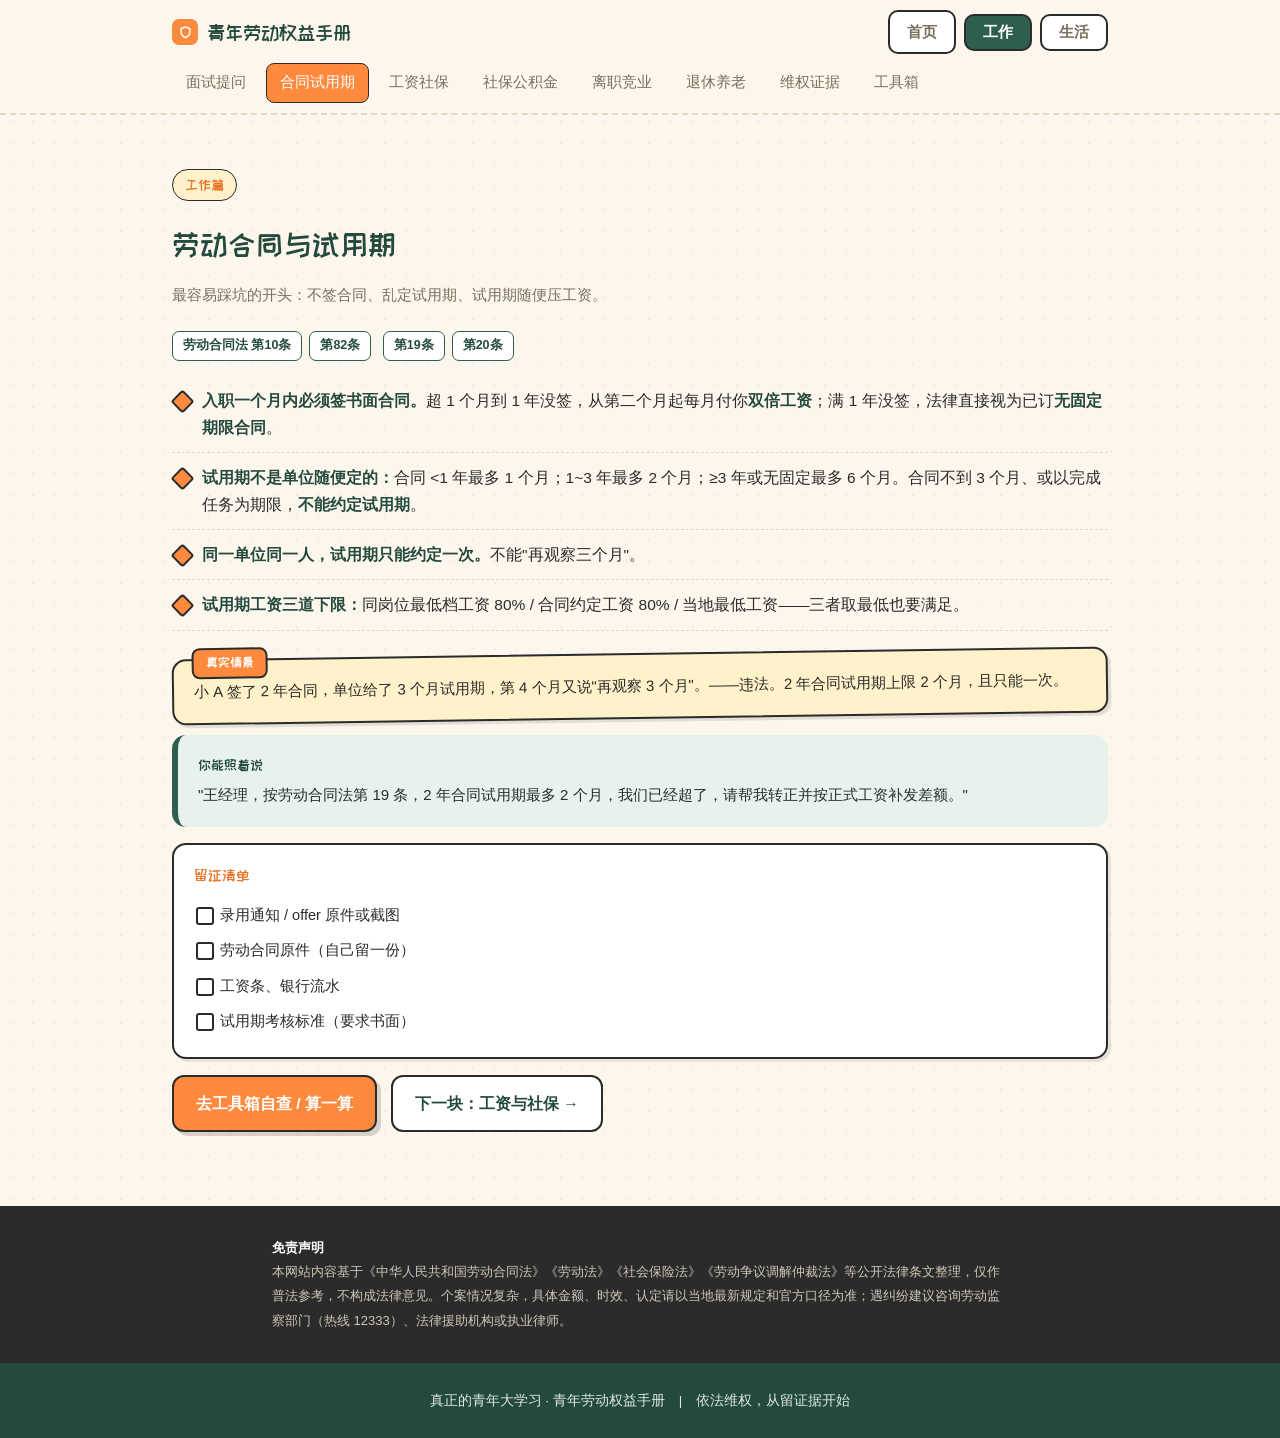
==== contract.html @ fde5f2b7 "init: 青年劳动权益手册 静态站（HTML/CSS/JS，无后端）" ====
<!DOCTYPE html>
<html lang="zh-CN" data-page-node-id="2VwbOxHPXLHgak15faVk3w">
<head data-page-node-id="9B9EPkja74YNPyIEZDrg28">
<meta charset="UTF-8" data-page-node-id="5bSkIecrGdFXa0Te7A4IvY">
<meta name="viewport" content="width=device-width, initial-scale=1.0" data-page-node-id="JUyJF1OrX17HH3F1pTweAf">
<title>劳动合同与试用期 · 青年劳动权益手册</title>
<meta name="description" content="不签合同怎么要双倍工资、试用期上限几个月、试用期工资三道底线，附真实情景与留证清单。">
<meta name="keywords" content="劳动合同,试用期,双倍工资,书面合同,试用期工资">
<meta name="robots" content="index,follow">
<meta property="og:type" content="article">
<meta property="og:locale" content="zh_CN">
<meta property="og:site_name" content="青年劳动权益手册">
<meta property="og:title" content="劳动合同与试用期 · 青年劳动权益手册">
<meta property="og:description" content="不签合同怎么要双倍工资、试用期上限几个月、试用期工资三道底线，附真实情景与留证清单。">
<meta name="twitter:card" content="summary">
<script type="application/ld+json">
{"@context":"https://schema.org","@type":"Article","headline":"劳动合同与试用期 · 青年劳动权益手册","description":"不签合同怎么要双倍工资、试用期上限几个月、试用期工资三道底线，附真实情景与留证清单。","inLanguage":"zh-CN","url":"https://labor-rights-i2ha8oxc.edgeone.cool/contract.html","publisher":{"@type":"Organization","name":"青年劳动权益手册"}}
</script>
<link rel="preconnect" href="https://fonts.googleapis.com" data-page-node-id="jDwfWm5Q1r5C3g9CS64qNf">
<link href="https://fonts.googleapis.com/css2?family=ZCOOL+KuaiLe&display=swap" rel="stylesheet" data-page-node-id="VjpWvNQT1uBH5UO47DkxED">
<link rel="stylesheet" href="styles.css" data-page-node-id="my06hyXtfSM8gGxyqjAJwc">
</head>
<body data-page-node-id="ZfVrnfOyfDtu2bWnaX9mv5">

<nav id="topnav"></nav>
<script src="nav.js"></script>

<section data-page-node-id="6zSpRIho4wUCCj78M1FDGC">
  <div class="wrap" data-page-node-id="IZhyXEcjJKhRqkfitRjadk">
    <div class="sec-head" data-page-node-id="1ve7bnf4CidqJ7wvMLYzPG"><span class="sec-kicker" data-page-node-id="7dG1uDWYeVyv3OH5WejipE">工作篇</span></div>
    <h2 class="sec-title" data-page-node-id="6JGjQFVCHwNJKIeadHuaVg">劳动合同与试用期</h2>
    <p class="sec-sub" data-page-node-id="ctXXNARQ8Jp8sRAWTpqT6R">最容易踩坑的开头：不签合同、乱定试用期、试用期随便压工资。</p>
    <div data-page-node-id="FEe5ukgxBGMPzBrIG3CDMc">
      <span class="law" data-page-node-id="67clobFB3oodTfjJvaz3nk">劳动合同法 第10条</span><span class="law" data-page-node-id="GhQuc0RIGfsDTLGeYfVdyQ">第82条</span>
      <span class="law" data-page-node-id="sY2TxEMhyRu7E6xcRRGCNm">第19条</span><span class="law" data-page-node-id="p9K4rjOIQlpXWVUMFRDnk5">第20条</span>
    </div>
    <ul class="points" data-page-node-id="uk6a1U2vKkdTVcsfCAjeP0">
      <li data-page-node-id="JpwcibOiAzgTJHe6UhE2bc"><b data-page-node-id="1EPb7V1JhzTpdPCOgPEg7p">入职一个月内必须签书面合同。</b>超 1 个月到 1 年没签，从第二个月起每月付你<b data-page-node-id="EEz9JmGD508fEZXiyk4UtH">双倍工资</b>；满 1 年没签，法律直接视为已订<b data-page-node-id="jeQgkkPG4W9cNzKN1iaahh">无固定期限合同</b>。</li>
      <li data-page-node-id="GfPLDY2i91JEZFuJAHu2H5"><b data-page-node-id="1foWAdrmYfHYnr3KBFAple">试用期不是单位随便定的：</b>合同 &lt;1 年最多 1 个月；1~3 年最多 2 个月；≥3 年或无固定最多 6 个月。合同不到 3 个月、或以完成任务为期限，<b data-page-node-id="ZR2XNBSY6j1LOWYBRoojhU">不能约定试用期</b>。</li>
      <li data-page-node-id="PW8nLSSz5CPgrhWK2PpItx"><b data-page-node-id="BIE6eRxjsfjZW3RrZ1CYHZ">同一单位同一人，试用期只能约定一次。</b>不能"再观察三个月"。</li>
      <li data-page-node-id="8qhNG41RuPBNflnIyLchFj"><b data-page-node-id="yVvKdbti8hsQH9oN74OyHn">试用期工资三道下限：</b>同岗位最低档工资 80% / 合同约定工资 80% / 当地最低工资——三者取最低也要满足。</li>
    </ul>

    <div class="block case" data-page-node-id="vssDQznryNdIlOSO7BxoTQ">
      <p data-page-node-id="Ii2sE2p84gKxoDY2opzXaG">小 A 签了 2 年合同，单位给了 3 个月试用期，第 4 个月又说"再观察 3 个月"。——违法。2 年合同试用期上限 2 个月，且只能一次。</p>
    </div>
    <div class="block say" data-page-node-id="OGRWYJfljGNhg1iVw6hqLc">
      <span class="tag" data-page-node-id="hZnYeGNsmaW0QTr6yQ4C7u">你能照着说</span>
      <p data-page-node-id="ABWVAned1oJHk6d2Q0pfjf">"王经理，按劳动合同法第 19 条，2 年合同试用期最多 2 个月，我们已经超了，请帮我转正并按正式工资补发差额。"</p>
    </div>
    <div class="block evi" data-page-node-id="ER2vlJBbDYHKeFyfWFahYi">
      <span class="tag" data-page-node-id="57O6jfTCoDi0mniASc81T8">留证清单</span>
      <ul data-page-node-id="GBc1jVPtIp8qVZfiqEJd32">
        <li data-page-node-id="frDTHFd8FCRXEXkke0Q0El">录用通知 / offer 原件或截图</li>
        <li data-page-node-id="GnlHR3E7c6qaWYWNaQTfyA">劳动合同原件（自己留一份）</li>
        <li data-page-node-id="yp8ommQGhGXDNj98byAmMx">工资条、银行流水</li>
        <li data-page-node-id="BIe2MiSJHsVniagiB3K8JV">试用期考核标准（要求书面）</li>
      </ul>
    </div>

    <div class="cta" data-page-node-id="mxS1a7JzTFGsKiSLFqqZR0">
      <a class="primary" href="tools.html" data-page-node-id="eEDWnXkmLDqRcXJeaM9hWH">去工具箱自查 / 算一算</a>
      <a class="ghost" href="wage.html" data-page-node-id="SvLHUz1dM7wzDpDlBtYBPN">下一块：工资与社保 →</a>
    </div>
  </div>
</section>

<div class="disclaimer" data-page-node-id="5xqQAPKfhEMg9vThO3bfcE">
  <div class="wrap" data-page-node-id="TQubFR6AMHkaJRZ6he6iC9">
    <b data-page-node-id="I5AlNebQ8yD86Xu0xpHqzv">免责声明</b><br data-page-node-id="J6aGQnb7SDqTKCDQJekFD0">
    本网站内容基于《中华人民共和国劳动合同法》《劳动法》《社会保险法》《劳动争议调解仲裁法》等公开法律条文整理，仅作普法参考，不构成法律意见。个案情况复杂，具体金额、时效、认定请以当地最新规定和官方口径为准；遇纠纷建议咨询劳动监察部门（热线 12333）、法律援助机构或执业律师。
  </div>
</div>

<footer data-page-node-id="z63XoAHHAfPmaqMHAyobWq">真正的青年大学习 · 青年劳动权益手册　|　依法维权，从留证据开始</footer>

<script src="law.js"></script>
</body>
</html>
---- styles.css ----
:root{
  --paper:#FDF6EC; --paper-2:#FFF9F0; --card:#FFFFFF;
  --ink:#2B2B2B; --green:#2E5E4E; --green-d:#234a3d;
  --orange:#FF8A3D; --orange-d:#E9742A; --yellow:#FFD27D;
  --note:#FFF1C9; --mint:#E7F2EC; --line:#E4D8C2; --muted:#7A6F5E;
}
*{box-sizing:border-box;margin:0;padding:0}
html{scroll-behavior:smooth}
body{
  font-family:-apple-system,BlinkMacSystemFont,"PingFang SC","Microsoft YaHei",sans-serif;
  color:var(--ink); line-height:1.75; background-color:var(--paper);
  background-image:radial-gradient(rgba(43,43,43,.05) 1px,transparent 1px);
  background-size:22px 22px; -webkit-font-smoothing:antialiased;
}
h1,h2,h3,.hand{font-family:"ZCOOL KuaiLe","PingFang SC","Microsoft YaHei",sans-serif;font-weight:400}
a{color:var(--green-d);text-decoration:none}
.wrap{max-width:980px;margin:0 auto;padding:0 22px}

/* nav：两行 tab 结构（顶部 tab 按工作/生活分类） */
nav{position:sticky;top:0;z-index:50;background:rgba(253,246,236,.96);backdrop-filter:blur(6px);
  border-bottom:2px dashed var(--line)}
nav .wrap{display:flex;flex-direction:column;gap:9px;padding-top:10px;padding-bottom:10px}
.nav-row1{display:flex;align-items:center;justify-content:space-between;gap:10px;flex-wrap:wrap}
.brand{display:flex;align-items:center;gap:9px;font-family:"ZCOOL KuaiLe",sans-serif;font-size:20px;color:var(--green-d)}
.brand .dot{width:26px;height:26px;border-radius:7px;background:var(--orange);display:inline-flex;align-items:center;justify-content:center}
.navtabs{display:flex;gap:8px;flex-wrap:wrap;align-items:center}
.tab{padding:7px 17px;border-radius:10px;font-size:15px;font-weight:700;cursor:pointer;font-family:inherit;
  background:#fff;color:var(--muted);border:2px solid var(--ink)}
.tab:hover{background:var(--mint)}
.tab.active{background:var(--green);color:#fff}
.navgrp{font-family:"ZCOOL KuaiLe",sans-serif;font-size:13px;color:var(--orange-d);
  margin:0 4px 0 10px;align-self:center;border-left:2px dashed var(--line);padding-left:10px}
.navgrp:first-child{margin-left:0;border-left:0;padding-left:0}
.navpanel{display:flex;gap:6px;flex-wrap:wrap;align-items:center}
.navpanel a{padding:6px 13px;border-radius:8px;color:var(--muted);font-size:14.5px;border:1.5px solid transparent}
.navpanel a:hover{background:var(--mint);color:var(--green-d)}
.navpanel a.cur{background:var(--orange);color:#fff;border-color:var(--ink)}
.navnote{font-size:12.5px;color:var(--muted);margin-left:8px}
@media(max-width:760px){nav .wrap{gap:7px}.nav-row1{justify-content:flex-start}.navtabs{width:100%}}

/* hero */
header.hero{position:relative;padding:64px 0 54px;overflow:hidden}
header.hero h1{font-size:44px;line-height:1.3;color:var(--green-d);margin-bottom:16px}
header.hero h1 em{font-style:normal;color:var(--orange)}
header.hero p.lead{font-size:17px;color:#4a4338;max-width:600px;margin-bottom:26px}
.cta{display:flex;gap:14px;flex-wrap:wrap}
.cta a{padding:13px 22px;border-radius:12px;font-weight:700;font-size:15.5px;border:2px solid var(--ink);transition:.15s}
.cta a.primary{background:var(--orange);color:#fff;box-shadow:4px 4px 0 rgba(43,43,43,.18)}
.cta a.primary:hover{background:var(--orange-d);transform:translate(-1px,-1px);box-shadow:5px 5px 0 rgba(43,43,43,.2)}
.cta a.ghost{background:#fff;color:var(--green-d)}
.cta a.ghost:hover{background:var(--mint);transform:translate(-1px,-1px)}
.sticker{position:absolute;font-family:"ZCOOL KuaiLe",sans-serif;font-size:15px;color:var(--green-d);
  background:var(--note);padding:8px 14px;border:2px solid var(--ink);border-radius:10px;transform:rotate(-6deg);
  box-shadow:3px 3px 0 rgba(43,43,43,.12)}
.sticker.s1{right:6%;top:40px}
.sticker.s2{right:18%;top:150px;transform:rotate(5deg);background:var(--mint)}
@media(max-width:760px){.sticker{display:none}header.hero h1{font-size:32px}}

/* wave divider */
.wave{display:block;width:100%;height:34px;color:var(--green)}

/* module entry cards */
.cards{display:grid;grid-template-columns:repeat(2,1fr);gap:20px;margin-top:8px}
@media(max-width:680px){.cards{grid-template-columns:1fr}}
.mcard{background:var(--card);border:2px solid var(--ink);border-radius:16px;padding:22px;
  box-shadow:4px 4px 0 rgba(43,43,43,.1);transition:.15s;position:relative}
.mcard:hover{transform:translate(-2px,-2px);box-shadow:6px 6px 0 rgba(43,43,43,.14)}
.mcard .ic{width:46px;height:46px;border-radius:12px;background:var(--mint);display:flex;align-items:center;justify-content:center;margin-bottom:12px}
.mcard h3{font-size:21px;color:var(--green-d);margin-bottom:6px}
.mcard p{font-size:14.5px;color:var(--muted);margin-bottom:14px}
.mcard .go{font-weight:700;color:var(--orange-d);font-size:14.5px}

/* section */
section{padding:54px 0}
.sec-head{margin-bottom:6px}
.sec-kicker{display:inline-block;font-family:"ZCOOL KuaiLe",sans-serif;font-size:14px;color:var(--orange-d);
  background:var(--note);padding:3px 12px;border-radius:999px;border:1.5px solid var(--ink);margin-bottom:12px}
.sec-title{font-size:30px;color:var(--green-d)}
.sec-sub{color:var(--muted);margin:10px 0 22px;font-size:15px}

/* law tags */
.law{display:inline-block;font-size:12.5px;background:#fff;border:1.5px solid var(--green);color:var(--green-d);
  padding:3px 10px;border-radius:7px;margin:0 7px 9px 0;font-weight:700}

/* points */
.points{list-style:none;margin:6px 0 22px}
.points li{position:relative;padding:11px 0 11px 30px;border-bottom:1.5px dashed var(--line);font-size:15.5px}
.points li:before{content:"";position:absolute;left:2px;top:17px;width:13px;height:13px;background:var(--orange);
  border:2px solid var(--ink);border-radius:3px;transform:rotate(45deg)}
.points li b{color:var(--green-d)}
.steps{counter-reset:step;list-style:none;margin:6px 0 4px;padding:0}
.steps li{counter-increment:step;position:relative;padding:11px 0 11px 44px;border-bottom:1.5px dashed var(--line);font-size:15px;line-height:1.7}
.steps li:last-child{border-bottom:0}
.steps li:before{content:counter(step);position:absolute;left:0;top:9px;width:28px;height:28px;border-radius:50%;
  background:var(--orange);color:#fff;border:2px solid var(--ink);font-family:"ZCOOL KuaiLe",sans-serif;font-size:15px;
  display:flex;align-items:center;justify-content:center}
.steps li b{color:var(--green-d)}

/* 比例表（五险一金缴费比例等） */
.ratetable{width:100%;border-collapse:collapse;margin:6px 0 22px;font-size:14.5px;background:#fff;
  border:2px solid var(--ink);box-shadow:3px 3px 0 rgba(43,43,43,.1)}
.ratetable th,.ratetable td{padding:10px 13px;border-bottom:1.5px dashed var(--line);
  border-right:1.5px dashed var(--line);text-align:left;vertical-align:top}
.ratetable th:last-child,.ratetable td:last-child{border-right:0}
.ratetable th{background:var(--mint);color:var(--green-d);font-family:"ZCOOL KuaiLe",sans-serif;
  font-weight:400;font-size:14px}
.ratetable tr:last-child td{border-bottom:0}
.ratetable td b{color:var(--orange-d);font-size:15px}

/* notebook blocks */
.block{border-radius:14px;padding:18px 20px;margin:16px 0;font-size:15px;position:relative}
.block.case{background:var(--note);border:2px solid var(--ink);transform:rotate(-.8deg);box-shadow:3px 3px 0 rgba(43,43,43,.12)}
.block.case:before{content:"真实情景";position:absolute;top:-13px;left:18px;font-family:"ZCOOL KuaiLe",sans-serif;
  font-size:13px;background:var(--orange);color:#fff;padding:2px 12px;border:2px solid var(--ink);border-radius:8px}
.block.say{background:var(--mint);border-left:6px solid var(--green)}
.block.say .tag{font-family:"ZCOOL KuaiLe",sans-serif;color:var(--green-d);font-size:14px;display:block;margin-bottom:5px}
.block.evi{background:#fff;border:2px solid var(--ink);border-radius:14px;box-shadow:3px 3px 0 rgba(43,43,43,.1)}
.block.evi .tag{font-family:"ZCOOL KuaiLe",sans-serif;color:var(--orange-d);font-size:15px;display:block;margin-bottom:9px}
.block.evi ul{list-style:none}
.block.evi li{padding:5px 0 5px 26px;position:relative;font-size:14.5px}
.block.evi li:before{content:"";position:absolute;left:2px;top:9px;width:14px;height:14px;border:2px solid var(--ink);border-radius:3px}

/* tools */
.tool-grid{display:grid;grid-template-columns:1fr 1fr;gap:22px}
@media(max-width:780px){.tool-grid{grid-template-columns:1fr}}
.tool{background:var(--card);border:2px solid var(--ink);border-radius:16px;padding:24px;box-shadow:4px 4px 0 rgba(43,43,43,.1)}
.tool h3{font-size:20px;color:var(--green-d);margin-bottom:16px}
.field{margin-bottom:13px}
.field label{display:block;font-size:13px;color:var(--muted);margin-bottom:5px}
.field input,.field select{width:100%;padding:10px 12px;border:2px solid var(--line);border-radius:10px;
  font-size:15px;background:var(--paper-2);color:var(--ink);font-family:inherit}
.field input:focus,.field select:focus{outline:none;border-color:var(--green)}
.row{display:flex;gap:11px}.row .field{flex:1}
.btn{background:var(--green);color:#fff;border:2px solid var(--ink);padding:11px 18px;border-radius:11px;
  font-size:15px;cursor:pointer;font-weight:700;font-family:inherit;box-shadow:3px 3px 0 rgba(43,43,43,.16)}
.btn:hover{background:var(--green-d);transform:translate(-1px,-1px)}
.result{margin-top:15px;padding:15px;background:var(--mint);border:2px solid var(--ink);border-radius:12px;
  font-size:14.5px;color:var(--green-d)}
.result b{color:var(--orange-d);font-size:18px}
.result .big{font-size:25px;font-weight:800;color:var(--green-d);font-family:"ZCOOL KuaiLe",sans-serif}
.hint{font-size:12.5px;color:var(--muted);margin-top:9px}
.checklist{list-style:none}
.checklist li{display:flex;align-items:flex-start;gap:11px;padding:10px 0;border-bottom:1.5px dashed var(--line);font-size:14.5px}
.checklist input{margin-top:4px;width:18px;height:18px;accent-color:var(--green)}
.progress{height:12px;background:#efe6d4;border:2px solid var(--ink);border-radius:999px;overflow:hidden;margin:16px 0 7px}
.progress > i{display:block;height:100%;width:0;background:var(--orange);transition:.3s}
.pg-text{font-size:13px;color:var(--muted);text-align:right;font-weight:700}

/* 工资条解读器 */
.payslip{width:100%;border-collapse:collapse;margin:8px 0 4px;font-size:14px;background:#fff;border:2px solid var(--ink);border-radius:10px;overflow:hidden;box-shadow:3px 3px 0 rgba(43,43,43,.08)}
.payslip th,.payslip td{padding:9px 11px;border-bottom:1.5px dashed var(--line);border-right:1.5px dashed var(--line);text-align:left;vertical-align:top}
.payslip th:last-child,.payslip td:last-child{border-right:0}
.payslip th{background:var(--mint);color:var(--green-d);font-size:13px;font-family:"ZCOOL KuaiLe",sans-serif;font-weight:400}
.payslip tr:last-child td{border-bottom:0}
.verdict{margin-top:4px;padding:11px 14px;border-radius:10px;font-weight:800;font-size:15px;border:2px solid var(--ink)}
.verdict.ok{background:var(--mint);color:var(--green-d)}
.verdict.warn{background:var(--note);color:#9a6b00}
.flag-ok{color:var(--green-d);font-weight:700}
.flag-bad{color:#c0392b;font-weight:700}

/* disclaimer + footer */
.disclaimer{background:#2B2B2B;color:#cfc6b8;font-size:13px;line-height:1.85;padding:30px 0;margin-top:20px}
.disclaimer .wrap{max-width:780px}
.disclaimer b{color:#fff}
footer{background:var(--green-d);color:#dfe9e3;padding:26px 0;font-size:13.5px;text-align:center}
.back{display:inline-block;margin-top:18px;font-weight:700;color:var(--orange-d);font-size:15px}

/* 法条弹窗 */
.law.clickable{cursor:pointer;transition:.15s}
.law.clickable:hover{background:var(--note);color:var(--orange-d);transform:translateY(-1px)}
.lawmask{position:fixed;inset:0;background:rgba(43,43,43,.5);display:none;align-items:center;justify-content:center;z-index:200;padding:18px}
.lawmask.show{display:flex}
.lawbox{background:var(--paper-2);border:2px solid var(--ink);border-radius:16px;max-width:580px;width:100%;max-height:82vh;overflow:auto;box-shadow:6px 6px 0 rgba(43,43,43,.22)}
.lawbox header{background:var(--green);color:#fff;padding:15px 20px;font-family:"ZCOOL KuaiLe",sans-serif;font-size:19px;position:relative;display:flex;align-items:center;gap:8px}
.lawbox header .x{margin-left:auto;cursor:pointer;font-size:22px;line-height:1;font-family:inherit;padding:0 4px}
.lawbox .body{padding:20px;font-size:15px;line-height:1.95;white-space:pre-line;color:var(--ink)}
.lawbox .body b{color:var(--green-d)}
.lawbox .src{margin-top:14px;padding-top:12px;border-top:1.5px dashed var(--line);font-size:12.5px;color:var(--muted)}

/* 渠道清单 */
.block.chan{background:var(--paper-2);border:2px solid var(--ink);border-radius:16px;box-shadow:4px 4px 0 rgba(43,43,43,.1);padding:20px 22px}
.block.chan .tag{font-family:"ZCOOL KuaiLe",sans-serif;color:var(--orange-d);font-size:15px;display:block;margin-bottom:8px}
.chan-intro{font-size:14px;color:var(--muted);margin-bottom:4px}
.chan-intro b{color:var(--green-d)}
.chan-h{font-family:"ZCOOL KuaiLe",sans-serif;font-size:18px;color:var(--green-d);margin:18px 0 12px;padding-left:12px;border-left:5px solid var(--orange)}
.chan-grid{display:grid;grid-template-columns:1fr 1fr;gap:14px}
@media(max-width:680px){.chan-grid{grid-template-columns:1fr}}
.chan-card{background:#fff;border:2px solid var(--ink);border-radius:12px;padding:14px 16px;box-shadow:3px 3px 0 rgba(43,43,43,.08);transition:.15s}
.chan-card:hover{transform:translate(-2px,-2px);box-shadow:5px 5px 0 rgba(43,43,43,.12)}
.chan-name{font-weight:800;color:var(--green-d);font-size:15.5px;margin-bottom:8px}
.chan-card ul{list-style:none}
.chan-card li{padding:4px 0;font-size:13.5px;color:var(--ink);line-height:1.6}
.chan-card li b{color:var(--orange-d)}
.chan-note{font-size:12.5px;color:var(--muted);margin-top:16px;padding-top:12px;border-top:1.5px dashed var(--line)}
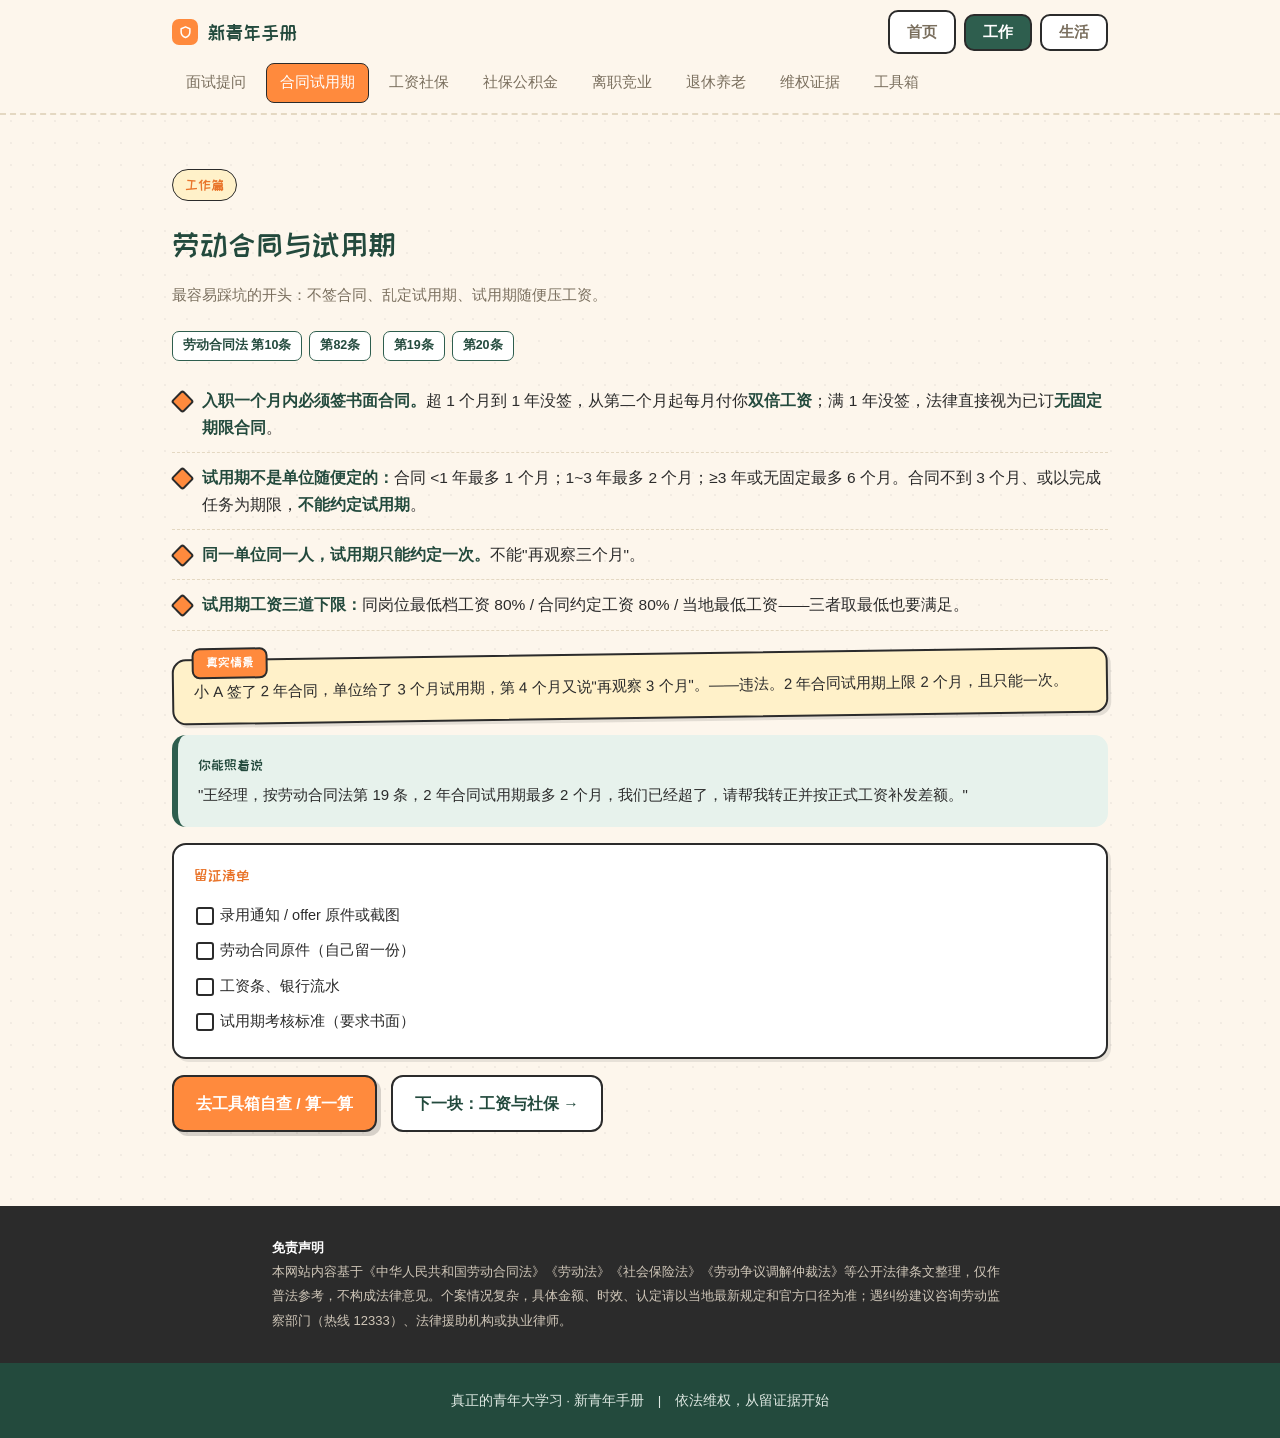
==== commit 9629a7b2: "brand: 青年劳动权益手册 → 新青年手册（内容已覆盖租房/生活等，不止劳动权益）" ====
--- a/contract.html
+++ b/contract.html
@@ -3,18 +3,18 @@
 <head data-page-node-id="9B9EPkja74YNPyIEZDrg28">
 <meta charset="UTF-8" data-page-node-id="5bSkIecrGdFXa0Te7A4IvY">
 <meta name="viewport" content="width=device-width, initial-scale=1.0" data-page-node-id="JUyJF1OrX17HH3F1pTweAf">
-<title>劳动合同与试用期 · 青年劳动权益手册</title>
+<title>劳动合同与试用期 · 新青年手册</title>
 <meta name="description" content="不签合同怎么要双倍工资、试用期上限几个月、试用期工资三道底线，附真实情景与留证清单。">
 <meta name="keywords" content="劳动合同,试用期,双倍工资,书面合同,试用期工资">
 <meta name="robots" content="index,follow">
 <meta property="og:type" content="article">
 <meta property="og:locale" content="zh_CN">
-<meta property="og:site_name" content="青年劳动权益手册">
-<meta property="og:title" content="劳动合同与试用期 · 青年劳动权益手册">
+<meta property="og:site_name" content="新青年手册">
+<meta property="og:title" content="劳动合同与试用期 · 新青年手册">
 <meta property="og:description" content="不签合同怎么要双倍工资、试用期上限几个月、试用期工资三道底线，附真实情景与留证清单。">
 <meta name="twitter:card" content="summary">
 <script type="application/ld+json">
-{"@context":"https://schema.org","@type":"Article","headline":"劳动合同与试用期 · 青年劳动权益手册","description":"不签合同怎么要双倍工资、试用期上限几个月、试用期工资三道底线，附真实情景与留证清单。","inLanguage":"zh-CN","url":"https://labor-rights-i2ha8oxc.edgeone.cool/contract.html","publisher":{"@type":"Organization","name":"青年劳动权益手册"}}
+{"@context":"https://schema.org","@type":"Article","headline":"劳动合同与试用期 · 新青年手册","description":"不签合同怎么要双倍工资、试用期上限几个月、试用期工资三道底线，附真实情景与留证清单。","inLanguage":"zh-CN","url":"https://newyoung.eliokit.dev/contract.html","publisher":{"@type":"Organization","name":"新青年手册"}}
 </script>
 <link rel="preconnect" href="https://fonts.googleapis.com" data-page-node-id="jDwfWm5Q1r5C3g9CS64qNf">
 <link href="https://fonts.googleapis.com/css2?family=ZCOOL+KuaiLe&display=swap" rel="stylesheet" data-page-node-id="VjpWvNQT1uBH5UO47DkxED">
@@ -72,7 +72,7 @@
   </div>
 </div>
 
-<footer data-page-node-id="z63XoAHHAfPmaqMHAyobWq">真正的青年大学习 · 青年劳动权益手册　|　依法维权，从留证据开始</footer>
+<footer data-page-node-id="z63XoAHHAfPmaqMHAyobWq">真正的青年大学习 · 新青年手册　|　依法维权，从留证据开始</footer>
 
 <script src="law.js"></script>
 </body>
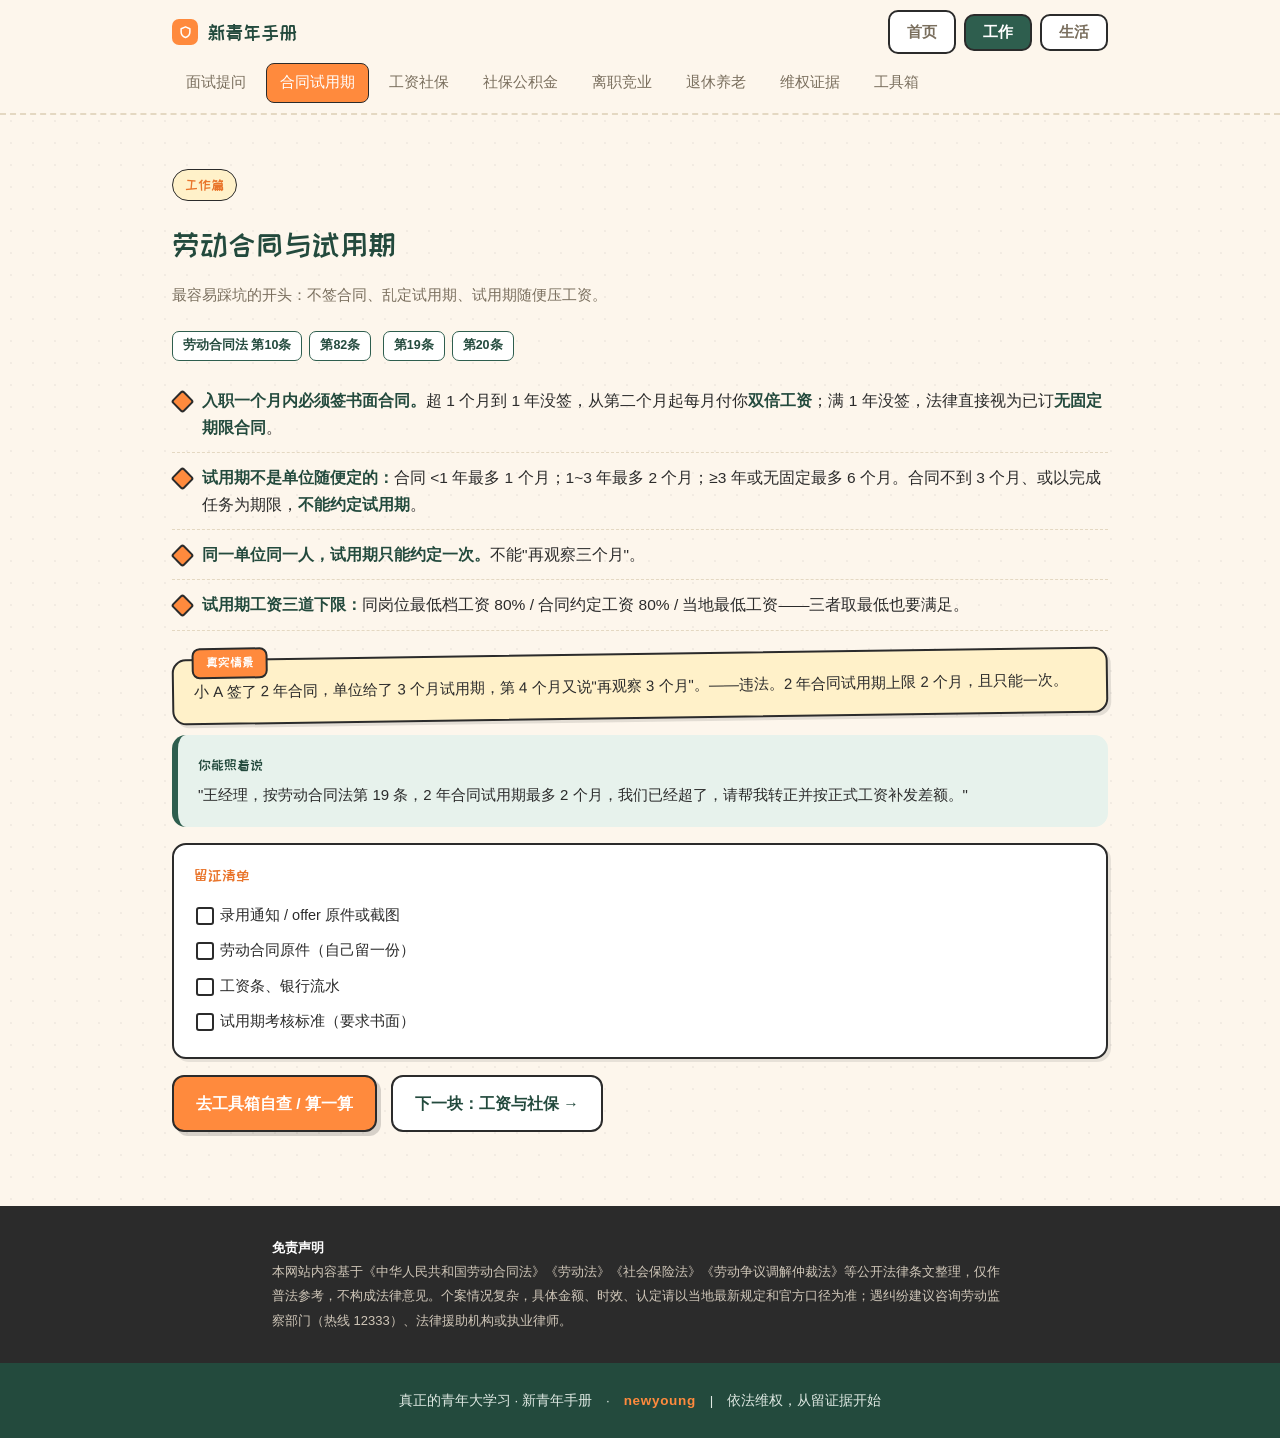
==== commit fbcc4964: "footer: 各页 footer 增加 newyoung 英文品牌落款（橙色 wordmark）" ====
--- a/contract.html
+++ b/contract.html
@@ -72,7 +72,7 @@
   </div>
 </div>
 
-<footer data-page-node-id="z63XoAHHAfPmaqMHAyobWq">真正的青年大学习 · 新青年手册　|　依法维权，从留证据开始</footer>
+<footer data-page-node-id="z63XoAHHAfPmaqMHAyobWq">真正的青年大学习 · 新青年手册　·　<span class="brand-en">newyoung</span>　|　依法维权，从留证据开始</footer>
 
 <script src="law.js"></script>
 </body>
--- a/styles.css
+++ b/styles.css
@@ -163,6 +163,7 @@
 .disclaimer .wrap{max-width:780px}
 .disclaimer b{color:#fff}
 footer{background:var(--green-d);color:#dfe9e3;padding:26px 0;font-size:13.5px;text-align:center}
+.brand-en{color:#FF8A3D;font-weight:700;letter-spacing:.05em;text-transform:lowercase}
 .back{display:inline-block;margin-top:18px;font-weight:700;color:var(--orange-d);font-size:15px}
 
 /* 法条弹窗 */
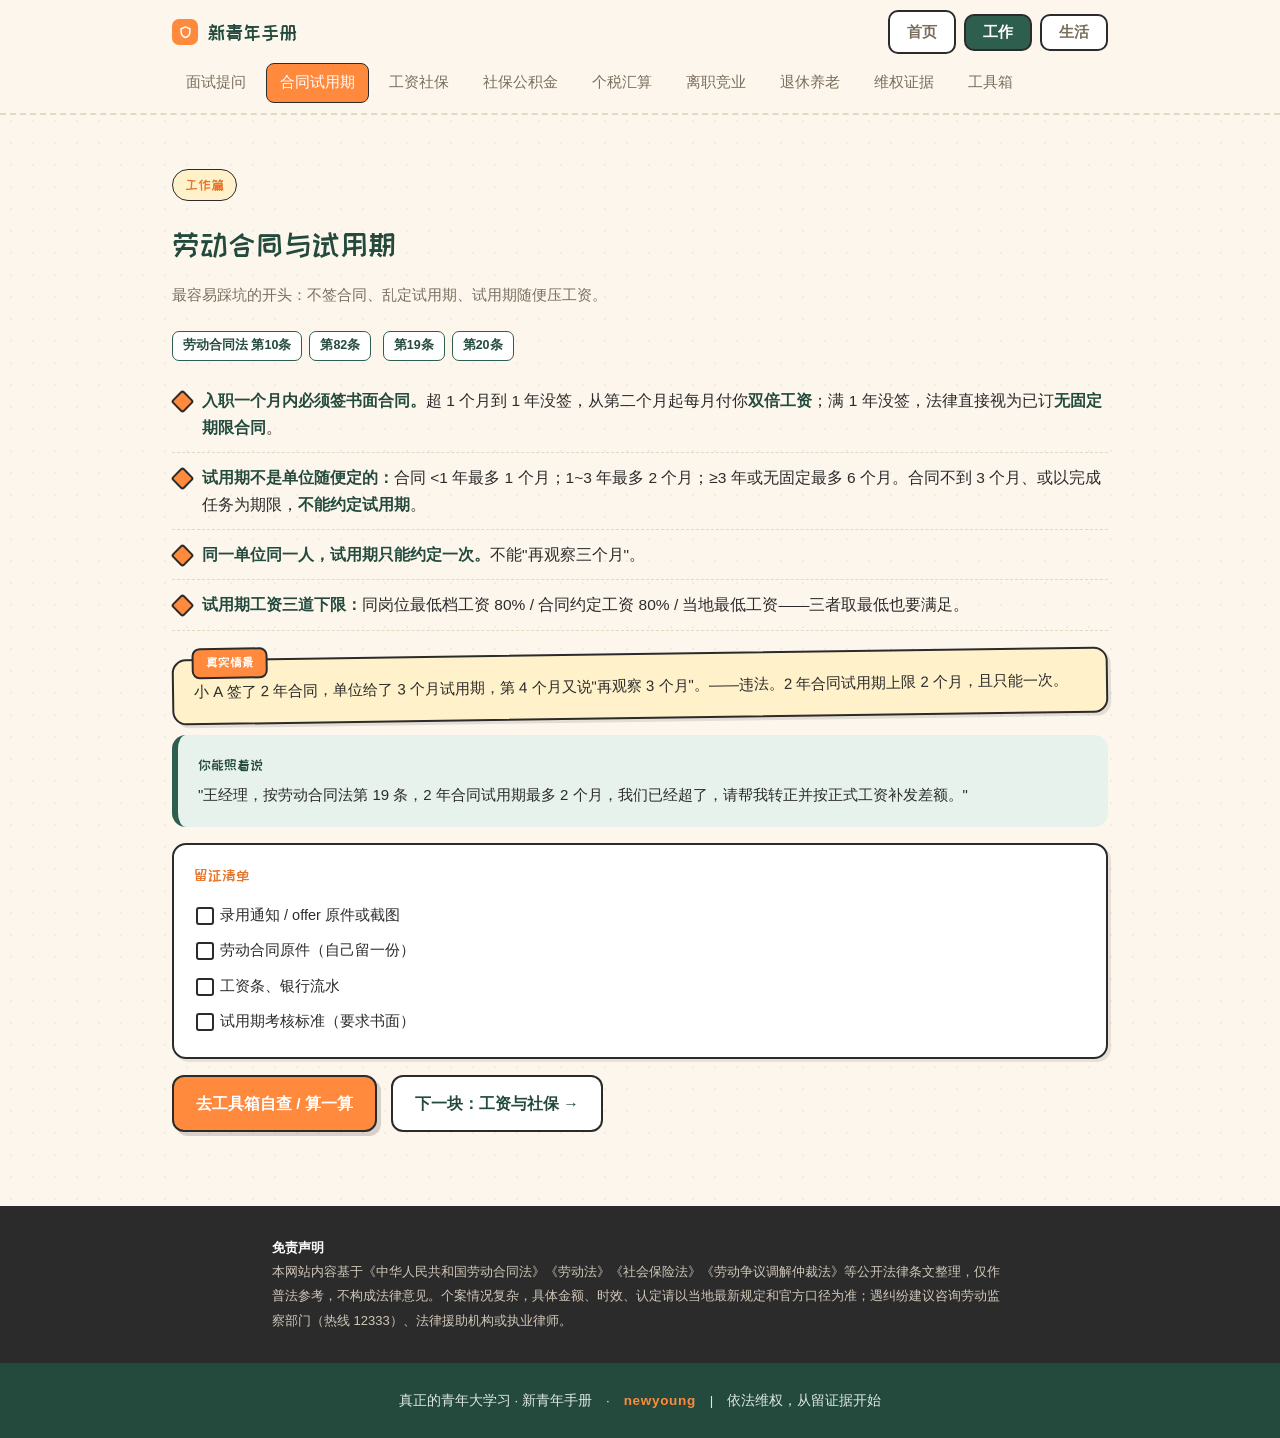
==== commit 834917c6: "新增 favicon.ico（深绿盾牌+橙勾，多尺寸）并接入全部页面 head" ====
--- a/contract.html
+++ b/contract.html
@@ -18,6 +18,7 @@
 </script>
 <link rel="preconnect" href="https://fonts.googleapis.com" data-page-node-id="jDwfWm5Q1r5C3g9CS64qNf">
 <link href="https://fonts.googleapis.com/css2?family=ZCOOL+KuaiLe&display=swap" rel="stylesheet" data-page-node-id="VjpWvNQT1uBH5UO47DkxED">
+<link rel="icon" href="favicon.ico" type="image/x-icon">
 <link rel="stylesheet" href="styles.css" data-page-node-id="my06hyXtfSM8gGxyqjAJwc">
 </head>
 <body data-page-node-id="ZfVrnfOyfDtu2bWnaX9mv5">
--- a/styles.css
+++ b/styles.css
@@ -164,6 +164,17 @@
 .disclaimer b{color:#fff}
 footer{background:var(--green-d);color:#dfe9e3;padding:26px 0;font-size:13.5px;text-align:center}
 .brand-en{color:#FF8A3D;font-weight:700;letter-spacing:.05em;text-transform:lowercase}
+
+/* 个税页 */
+.deduct{width:100%;border-collapse:collapse;margin:18px 0;font-size:14px;background:#fff;border:2px solid #111;border-radius:10px;overflow:hidden}
+.deduct th,.deduct td{border:1px solid #d9cdb8;padding:10px 12px;vertical-align:top;text-align:left;line-height:1.6}
+.deduct th{background:#FDF6EC;color:#2E5E4E;font-weight:700}
+.deduct tr:nth-child(even) td{background:#FBF3E6}
+.formula{background:#2E5E4E;color:#FDF6EC;border-radius:12px;padding:16px 18px;font-size:14px;line-height:1.95;margin:16px 0;box-shadow:4px 4px 0 #111}
+.formula b{color:#FFD9B0}
+.sub-title{font-size:19px;font-weight:700;color:#2E5E4E;margin:30px 0 10px;border-left:5px solid #FF8A3D;padding-left:12px}
+.note{background:#FFF6E9;border:2px dashed #FF8A3D;border-radius:10px;padding:12px 14px;font-size:13.5px;line-height:1.8;margin:14px 0}
+.note b{color:#C25A12}
 .back{display:inline-block;margin-top:18px;font-weight:700;color:var(--orange-d);font-size:15px}
 
 /* 法条弹窗 */
